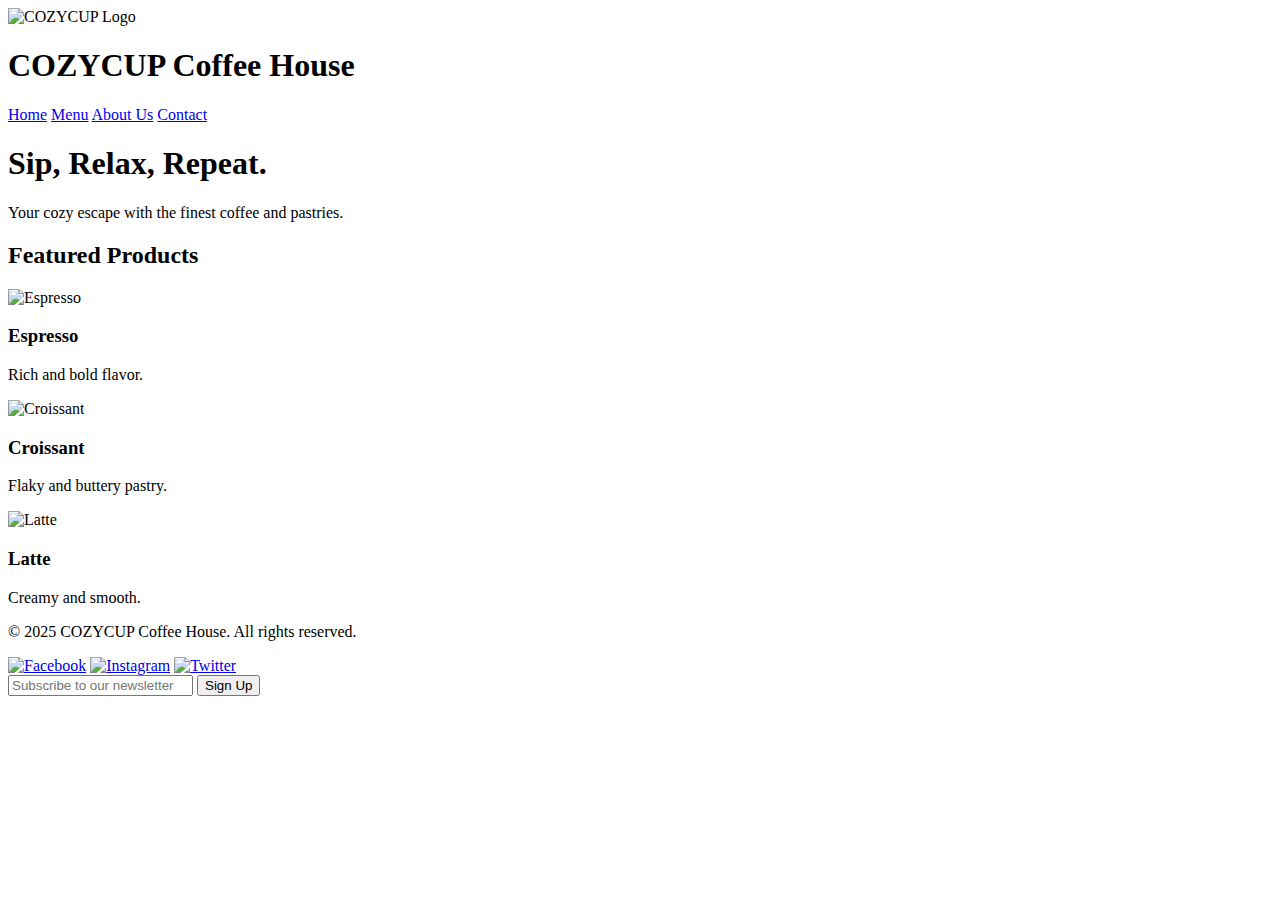
==== index.html @ b3d5b005 "Added the first file for the homepage" ====
<!DOCTYPE html>
<html lang="en">
<head>
    <meta charset="UTF-8">
    <meta name="viewport" content="width=device-width, initial-scale=1.0">
    <title>Home - COZYCUP Coffee House</title>
    <link rel="stylesheet" href="style.css">
</head>
<body>
    <div class="content-wrapper">
    <!-- Header -->
        <header>
        <div class="logo">
            <img src="logo.png" alt="COZYCUP Logo" class = "logo-image">
            <h1>COZYCUP Coffee House</h1>
        </div>
        <nav>
            <a href="index.html">Home</a>
            <a href="menu.html">Menu</a>
            <a href="about.html">About Us</a>
            <a href="contact.html">Contact</a>
        </nav>
        </header>

        <!-- Hero Section -->
        <section class="hero">
            <h1>Sip, Relax, Repeat.</h1>
            <p>Your cozy escape with the finest coffee and pastries.</p>
        </section>

        <!-- Featured Products -->
        <section class="featured-products">
            <h2>Featured Products</h2>
            <div class="product">
                <img src="espresso.jpg" alt="Espresso">
                <h3>Espresso</h3>
                <p>Rich and bold flavor.</p>
            </div>
            <div class="product">
                <img src="croissant.jpg" alt="Croissant">
                <h3>Croissant</h3>
                <p>Flaky and buttery pastry.</p>
            </div>
            <div class="product">
                <img src="latte.jpg" alt="Latte">
                <h3>Latte</h3>
                <p>Creamy and smooth.</p>
            </div>
        </section>

        <!-- Footer -->
        <footer>
            <p>&copy; 2025 COZYCUP Coffee House. All rights reserved.</p>
            <div class="social-icons">
                <a href="#"><img src="https://via.placeholder.com/30" alt="Facebook"></a>
                <a href="#"><img src="https://via.placeholder.com/30" alt="Instagram"></a>
                <a href="#"><img src="https://via.placeholder.com/30" alt="Twitter"></a>
            </div>
            <form>
                <input type="email" placeholder="Subscribe to our newsletter">
                <button type="submit">Sign Up</button>
            </form>
        </footer>
    </div>
    <script src="script.js"></script>
</body>
</html>
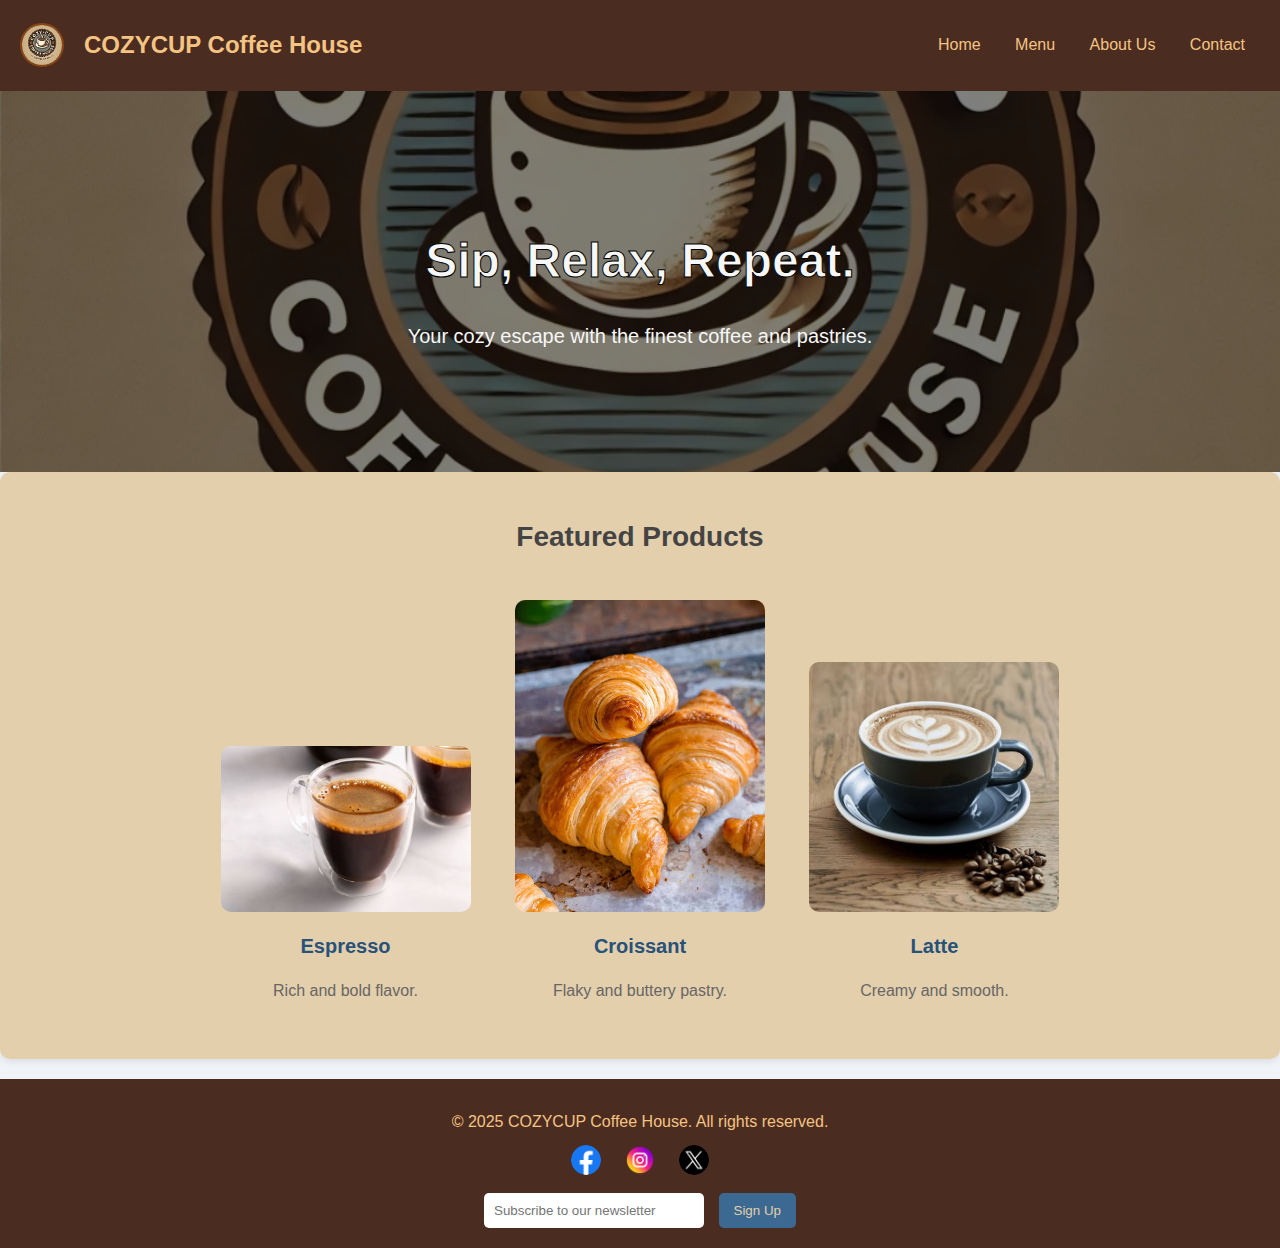
==== commit 4f1e2415: "Added image icons for social medias and fixed the map" ====
--- a/index.html
+++ b/index.html
@@ -52,9 +52,9 @@
         <footer>
             <p>&copy; 2025 COZYCUP Coffee House. All rights reserved.</p>
             <div class="social-icons">
-                <a href="#"><img src="https://via.placeholder.com/30" alt="Facebook"></a>
-                <a href="#"><img src="https://via.placeholder.com/30" alt="Instagram"></a>
-                <a href="#"><img src="https://via.placeholder.com/30" alt="Twitter"></a>
+                <a href="#"><img src="facebook.png" alt="Facebook"></a>
+                <a href="#"><img src="instagram.png" alt="Instagram"></a>
+                <a href="#"><img src="twitter.png" alt="Twitter"></a>
             </div>
             <form>
                 <input type="email" placeholder="Subscribe to our newsletter">
@@ -62,6 +62,5 @@
             </form>
         </footer>
     </div>
-    <script src="script.js"></script>
 </body>
 </html>--- a/style.css
+++ b/style.css
@@ -0,0 +1,342 @@
+/* General Styles */
+body {
+    font-family: Arial, sans-serif;
+    margin: 0;
+    padding: 0;
+    background-color: #f0f4f8; /* Soft light blue background for a calming effect */
+    color: #333;
+    line-height: 1.6;
+}
+
+/* Header Styles */
+header {
+    background-color: #4B2C20; /* Deep blue for a cool tone */
+    color: #f5c483;
+    display: flex;
+    justify-content: space-between;
+    align-items: center;
+    padding: 10px 20px;
+}
+
+header .logo {
+    display: flex;
+    align-items: center;
+}
+
+header .logo img {
+    width: 40px;
+    height: 40px;
+    margin-right: 10px; /* Spacing between the logo and text */
+}
+
+header nav a {
+    color: #f5c483;
+    text-decoration: none;
+    margin: 0 15px;
+    font-size: 16px;
+}
+
+header nav a:hover {
+    text-decoration: underline;
+}
+
+/* Hero Section */
+.hero {
+    position: relative;
+    text-align: center;
+    padding: 100px 20px;
+    background: url('background.jpg') no-repeat center center/cover;
+    color: #fff;
+}
+
+.hero::before {
+    content: '';
+    position: absolute;
+    top: 0;
+    left: 0;
+    width: 100%;
+    height: 100%;
+    background-color: rgba(0, 0, 0, 0.5); /* Dark overlay for better text visibility */
+    z-index: 1;
+}
+
+.hero h1,
+.hero p {
+    position: relative;
+    z-index: 2; /* To ensure text appears above the overlay */
+}
+
+.hero h1 {
+    font-size: 48px;
+    margin-bottom: 10px;
+    color: #f7f7f7;
+    text-align: center;
+    font-weight: bold;
+    -webkit-text-stroke: 1px #000;
+
+}
+
+.hero p {
+    font-size: 20px;
+    color: #f7f7f7;
+}
+
+
+/* Featured Products */
+.featured-products {
+    padding: 20px;
+    background-color: #e4cfac;
+    text-align: center;
+    box-shadow: 0px 2px 8px rgba(0, 0, 0, 0.1);
+    border-radius: 10px;
+}
+
+.featured-products h2 {
+    margin-bottom: 20px;
+    font-size: 28px;
+    color: #444;
+}
+
+.featured-products .product {
+    display: inline-block;
+    width: 250px;
+    margin: 20px;
+    text-align: center;
+}
+
+.featured-products .product img {
+    width: 100%;
+    border-radius: 10px;
+}
+
+.featured-products .product h3 {
+    margin: 10px 0 5px;
+    font-size: 20px;
+    color: #28527a;
+}
+
+.featured-products .product p {
+    font-size: 16px;
+    color: #666;
+}
+
+/* Menu Section */
+.menu-section {
+    padding: 20px;
+    background-color: #e4cfac;
+    border-radius: 10px;
+}
+
+.menu-section h2 {
+    text-align: center;
+    margin-bottom: 20px;
+    font-size: 28px;
+    color: #28527a;
+}
+
+.menu-item {
+    display: flex;
+    align-items: center;
+    margin: 15px 0;
+    padding: 10px;
+    border-bottom: 1px solid #ddd;
+}
+
+.menu-item img {
+    width: 80px;
+    height: 80px;
+    border-radius: 10px;
+    margin-right: 15px; /* Spacing between the image and text */
+}
+
+.menu-item h3 {
+    font-size: 20px;
+    margin-bottom: 5px;
+    color: #050505;
+}
+
+.menu-item p {
+    font-size: 16px;
+    color: #3b3838;
+}
+
+/* About Us Section */
+.about-section {
+    padding: 20px;
+    background-color: #e4cfac;
+    text-align: center;
+    border-radius: 10px;
+}
+
+.about-section h2 {
+    font-size: 28px;
+    margin-bottom: 20px;
+    color: #28527a;
+}
+
+.about-section p {
+    font-size: 16px;
+    color: #2c2a2a;
+    margin-bottom: 20px;
+}
+
+.team {
+    display: flex;
+    justify-content: center;
+    gap: 20px;
+}
+
+.team-member {
+    text-align: center;
+    max-width: 200px;
+}
+
+.team-member img {
+    width: 100%;
+    border-radius: 50%;
+    margin-bottom: 10px;
+}
+
+.team-member h3 {
+    font-size: 18px;
+    margin-bottom: 5px;
+    color: #28527a;
+}
+
+.team-member p {
+    font-size: 14px;
+    color: #777;
+}
+
+/* Contact Section */
+.contact-section {
+    padding: 20px;
+    background-color: #e4cfac;
+    border-radius: 10px;
+}
+
+.contact-section h2 {
+    text-align: center;
+    margin-bottom: 20px;
+    font-size: 28px;
+    color: #28527a;
+}
+
+.contact-section p {
+    text-align: center;
+    margin: 10px 0;
+}
+
+.contact-section form {
+    max-width: 600px;
+    margin: 20px auto;
+    text-align: center;
+}
+
+.contact-section input,
+.contact-section textarea,
+.contact-section button {
+    width: 100%;
+    padding: 10px;
+    margin: 10px 0;
+    border: 1px solid #ddd;
+    border-radius: 5px;
+}
+
+.contact-section button {
+    background-color: #28527a;
+    color: #fff;
+    cursor: pointer;
+}
+
+.contact-section button:hover {
+    background-color: #3b6991;
+}
+
+.map {
+    text-align: center;
+    margin: 20px 0;
+}
+
+/* Footer Styles */
+footer {
+    background-color: #4B2C20;
+    color: #f5c483;
+    text-align: center;
+    padding: 20px;
+    margin-top: 20px;
+}
+
+footer p {
+    margin: 10px 0;
+}
+
+footer .social-icons {
+    margin: 10px 0;
+}
+
+footer .social-icons a {
+    margin: 0 10px;
+    display: inline-block;
+}
+
+footer .social-icons img {
+    width: 30px;
+    height: 30px;
+    border-radius: 50%;
+}
+
+footer form {
+    margin-top: 10px;
+}
+
+footer input[type="email"] {
+    padding: 10px;
+    border: none;
+    border-radius: 5px;
+    margin-right: 10px;
+    width: 200px;
+}
+
+footer button {
+    padding: 10px 15px;
+    border: none;
+    border-radius: 5px;
+    background-color: #3b6991;
+    color: #e4cfac;
+    cursor: pointer;
+}
+
+footer button:hover {
+    background-color: #4B2C20;
+}
+.logo {
+    display: flex;
+    align-items: center;
+    gap: 10px;
+}
+.logo-image {
+    width: 100px;
+    height: 100px;
+    border-radius: 50%;
+    object-fit: cover;
+    border: 2px solid #8B4513;
+}
+.logo h1 {
+    font-size: 24px;
+    color: #f5c483;
+    stroke: white;
+    stroke-width: 5%;
+    font-weight: bold;
+}
+/* Wrapper for animation */
+.content-wrapper {
+    position: relative;
+    transition: transform 0.5s ease-in-out; /* Smooth slide effect */
+    transform: translateX(0); /* Default position */
+}
+
+/* Slide-out effect */
+.content-wrapper.slide-out {
+    transform: translateX(-100%); /* Slide to the left */
+}